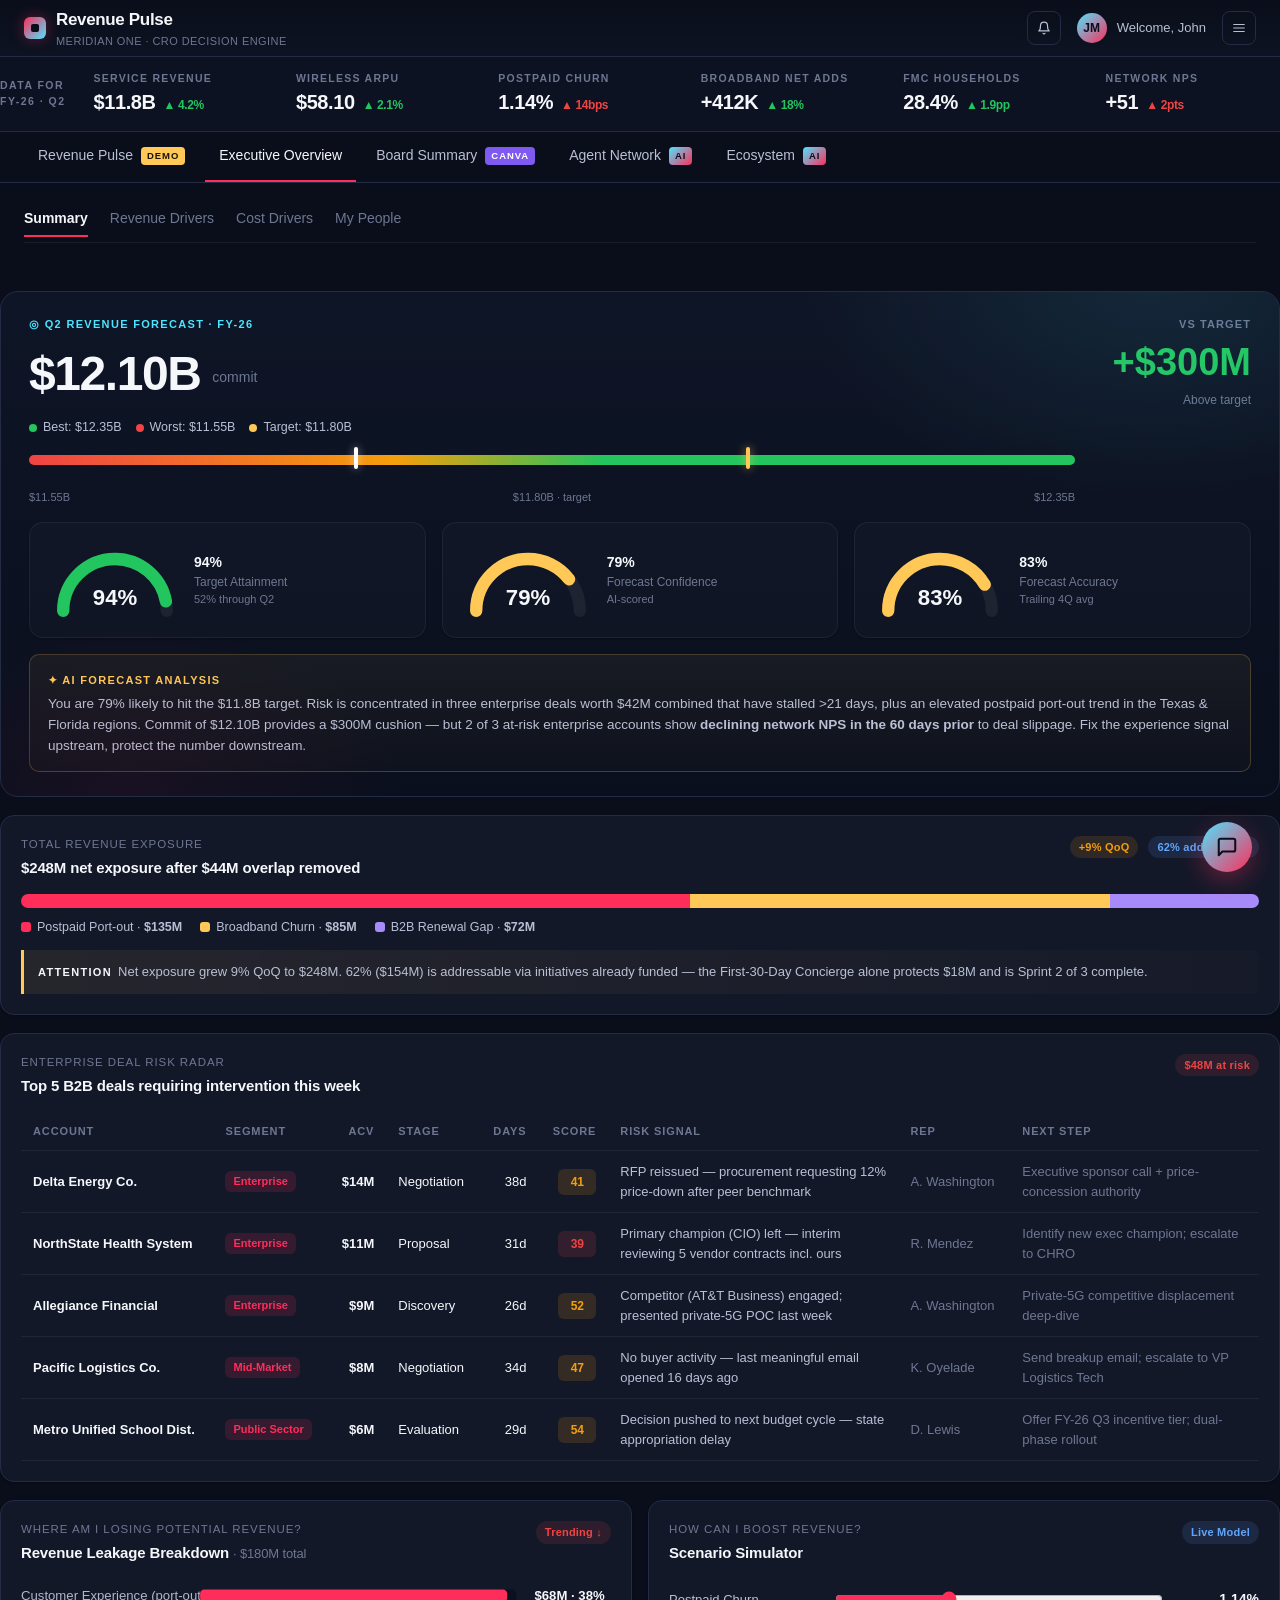
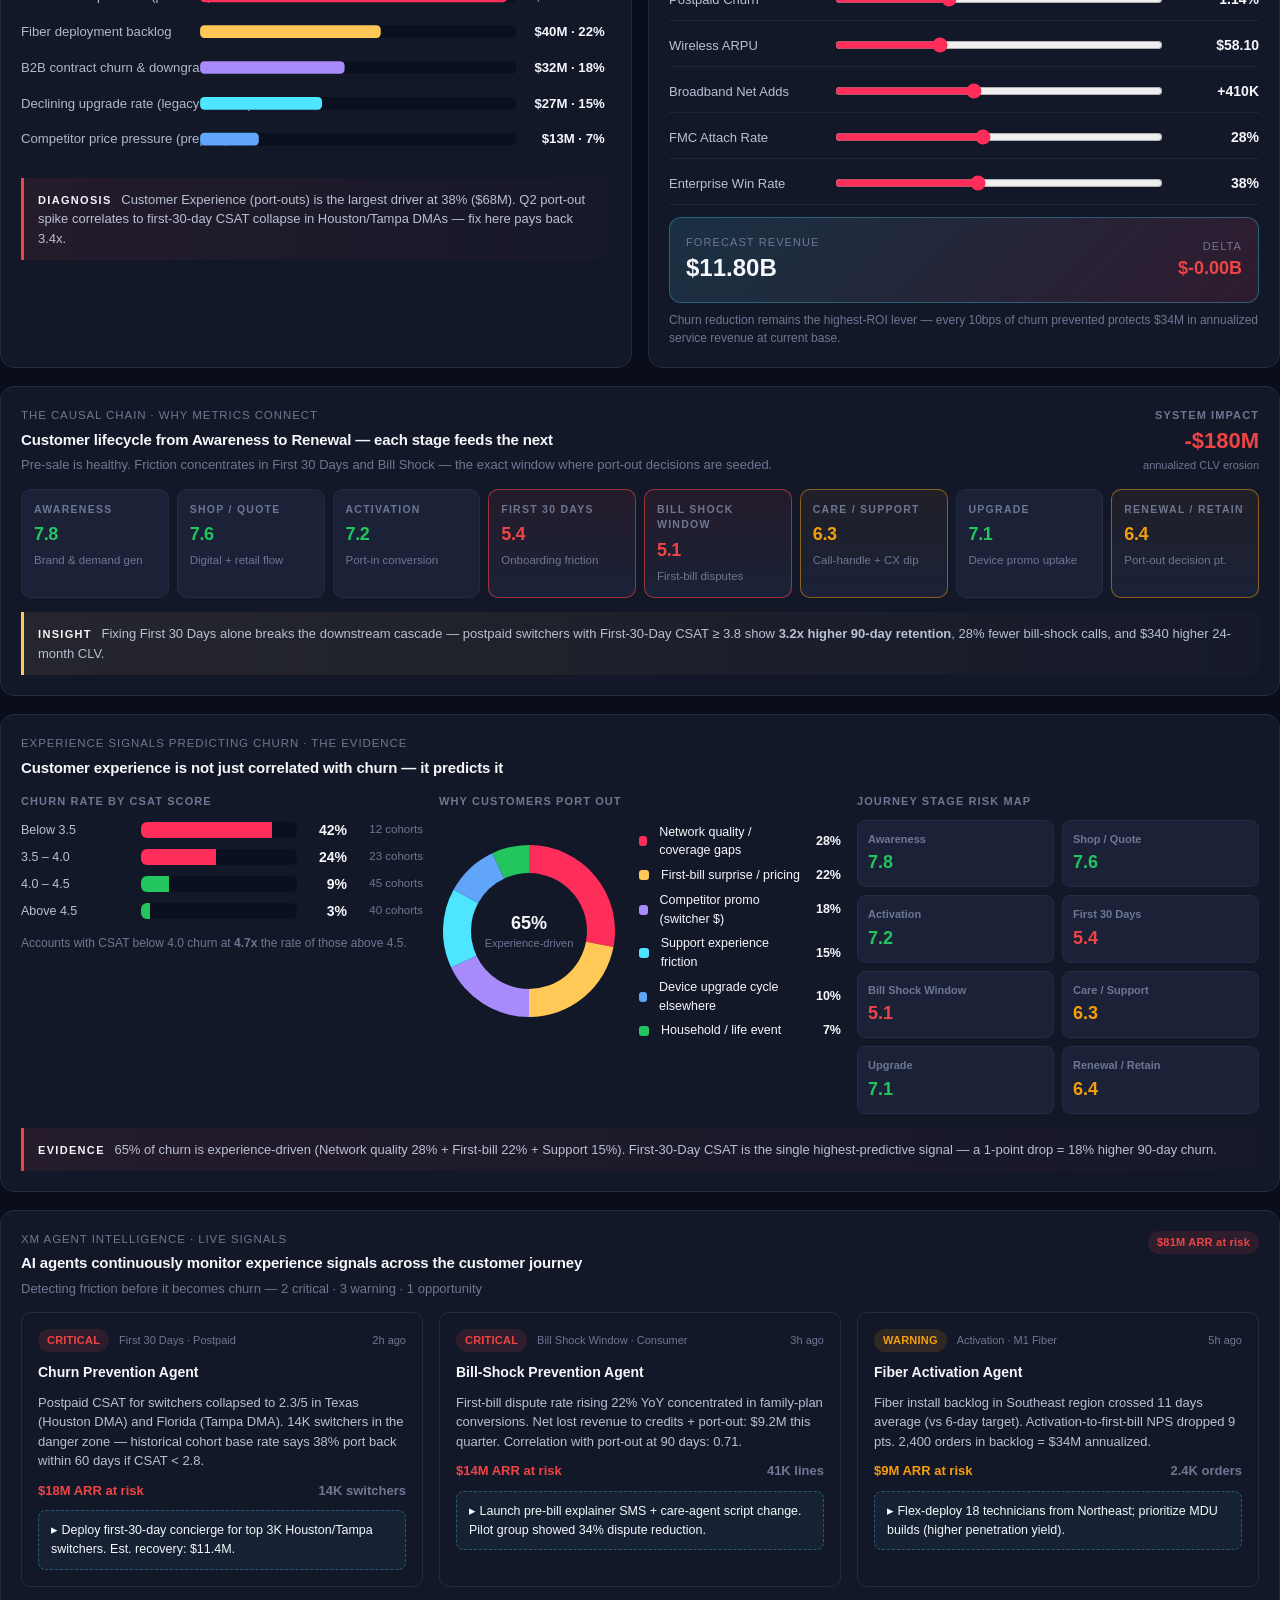
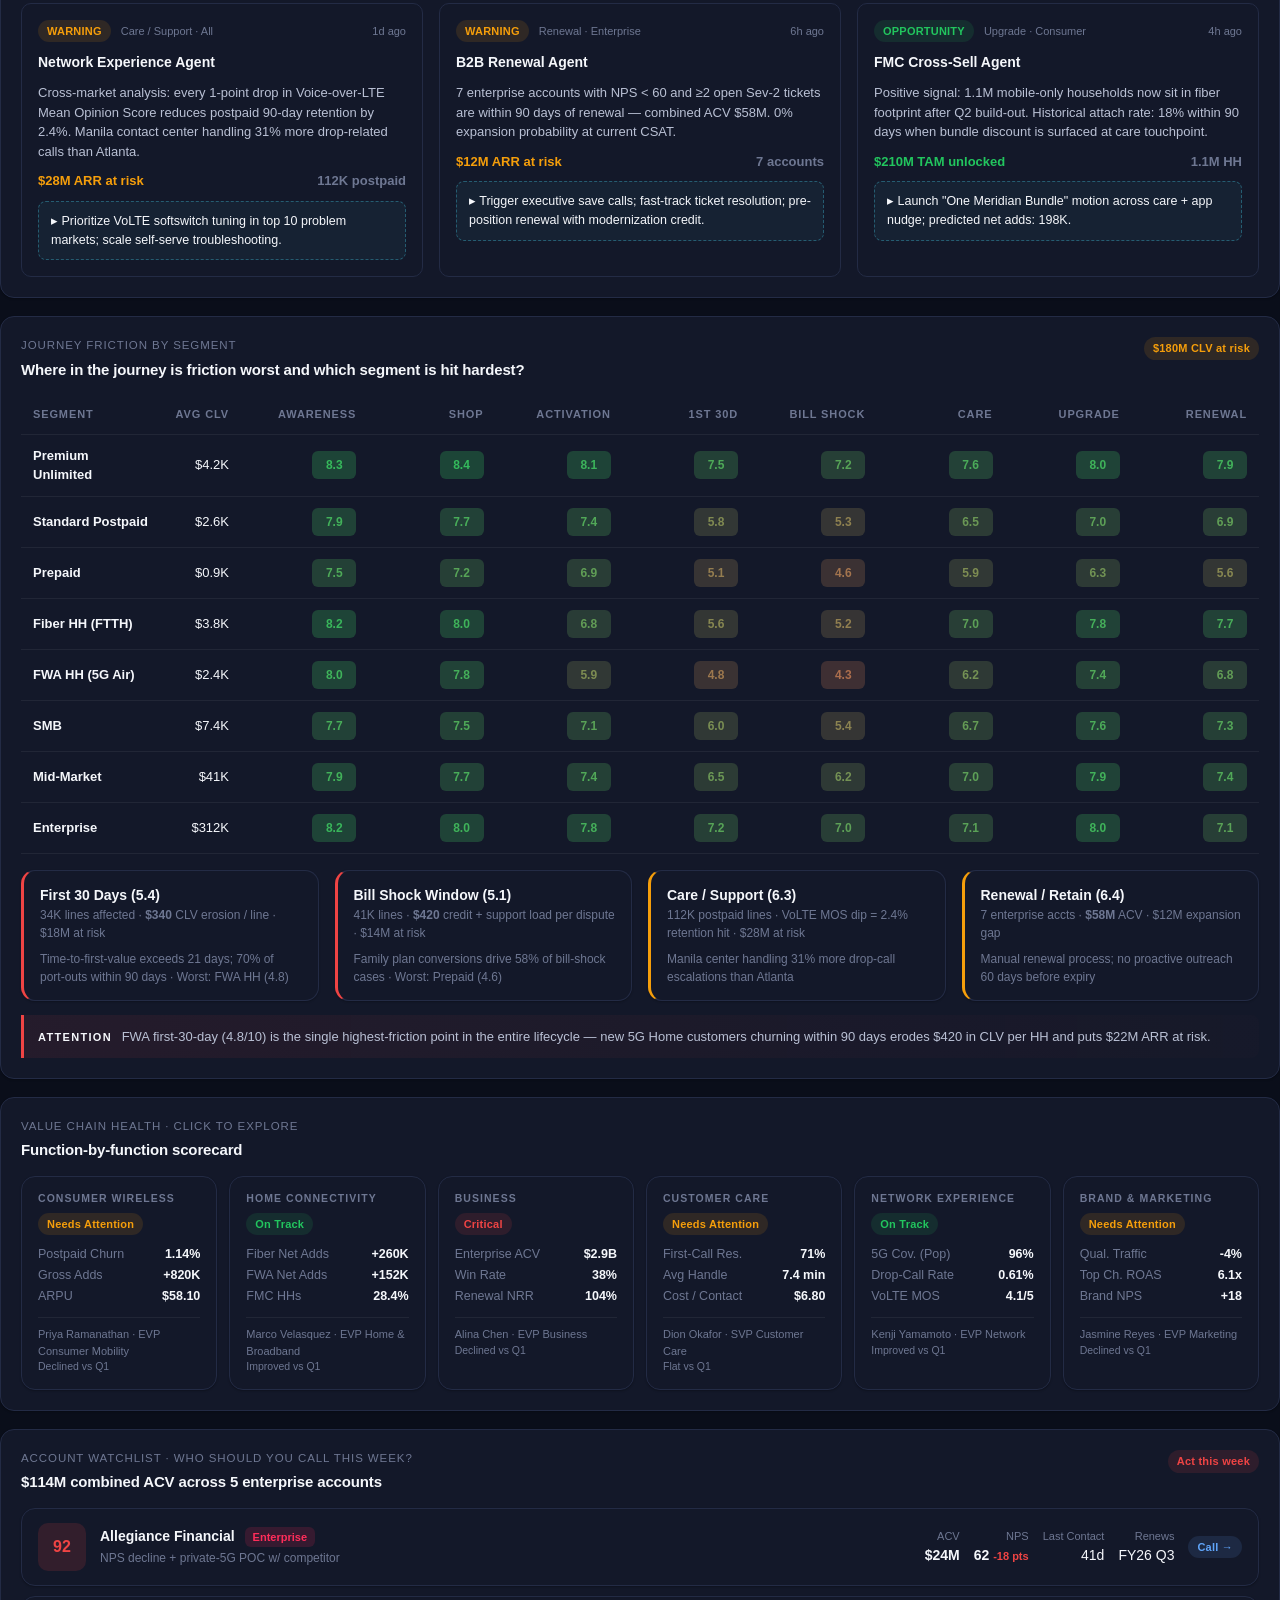
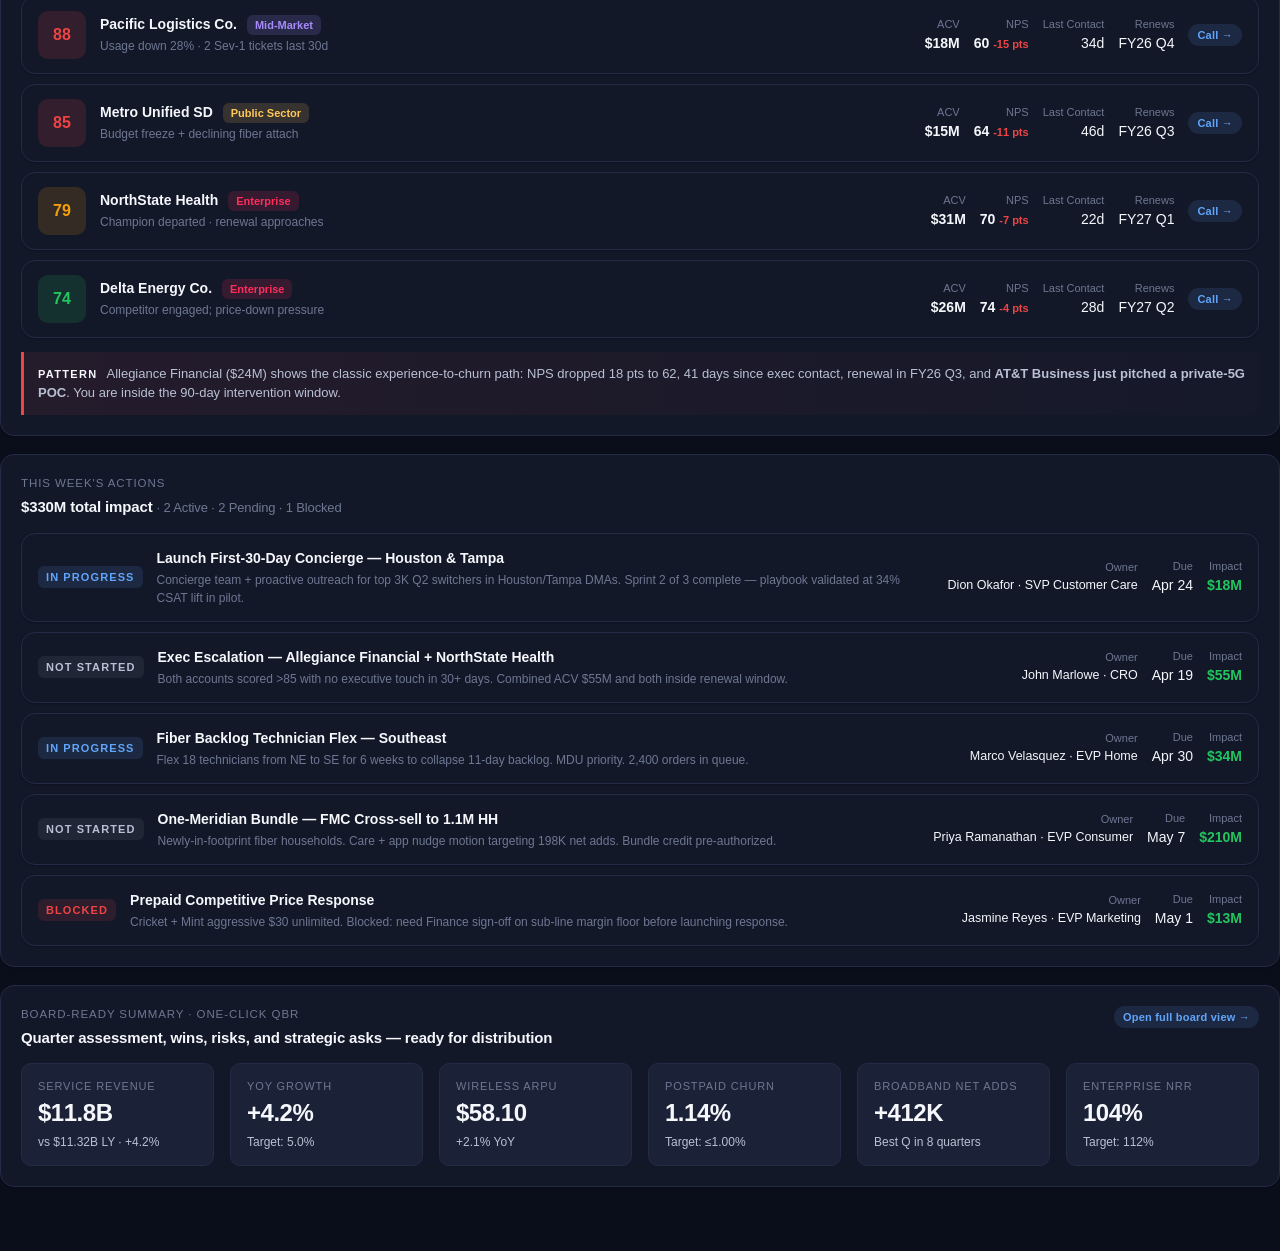
==== index.html @ 5440bb15 "Initial commit — Meridian One Revenue Pulse" ====
<!doctype html>
<html lang="en">
<head>
  <meta charset="utf-8" />
  <meta name="viewport" content="width=device-width, initial-scale=1" />
  <title>Revenue Pulse · Meridian One</title>
  <meta name="description" content="CRO Decision Engine — US Tier-1 Telecom · Meridian One Communications" />
  <link rel="stylesheet" href="/assets/app.css" />
</head>
<body>
  <div id="__nav__"></div>

  <main class="shell page stack">

    <!-- ============ FORECAST HERO ============ -->
    <section class="forecast-hero">
      <div class="row-between" style="align-items: flex-start;">
        <div style="flex: 1.2;">
          <div class="panel-head" style="margin-bottom: 8px;">
            <div>
              <div class="eyebrow">◎ Q2 Revenue Forecast · FY-26</div>
              <div class="xlarge mono" style="margin-top: 6px;">$12.10B <span class="muted" style="font-size: 14px; font-weight: 500; letter-spacing: 0; vertical-align: middle;">commit</span></div>
              <div class="row gap-14 mt-8" style="font-size: 12.5px; color: var(--text-md);">
                <span class="row gap-6"><span style="width:8px;height:8px;background:#22C55E;border-radius:50%;display:inline-block"></span>Best: $12.35B</span>
                <span class="row gap-6"><span style="width:8px;height:8px;background:#EF4444;border-radius:50%;display:inline-block"></span>Worst: $11.55B</span>
                <span class="row gap-6"><span style="width:8px;height:8px;background:#FFC857;border-radius:50%;display:inline-block"></span>Target: $11.80B</span>
              </div>
            </div>
          </div>
          <div style="position:relative; margin-top: 12px;">
            <div class="forecast-band"></div>
            <div style="position:relative; height: 18px;">
              <div class="forecast-marker target" style="left: calc((11.80 - 11.55) / (12.35 - 11.55) * 100% - 2px); top: -28px;"></div>
              <div class="forecast-marker" style="left: calc((12.10 - 11.55) / (12.35 - 11.55) * 100% - 2px); top: -28px;"></div>
            </div>
            <div class="row-between" style="color: var(--text-lo); font-size: 11px; margin-top: -4px;">
              <span>$11.55B</span><span>$11.80B · target</span><span>$12.35B</span>
            </div>
          </div>
        </div>
        <div style="text-align: right; min-width: 160px;">
          <div class="uc muted">vs Target</div>
          <div style="font-size: 38px; font-weight: 700; color: var(--status-good); margin-top: 2px;">+$300M</div>
          <div class="muted" style="font-size: 12px;">Above target</div>
        </div>
      </div>

      <div class="grid grid-3 mt-16">
        <div class="panel" style="background: rgba(255,255,255,0.02); border-color: var(--brand-divider);">
          <div class="row gap-14" style="align-items:center;">
            <div id="g-attain" class="gauge"></div>
            <div>
              <div class="strong">94%</div>
              <div class="muted" style="font-size:12px;">Target Attainment</div>
              <div class="muted" style="font-size:11px;">52% through Q2</div>
            </div>
          </div>
        </div>
        <div class="panel" style="background: rgba(255,255,255,0.02); border-color: var(--brand-divider);">
          <div class="row gap-14" style="align-items:center;">
            <div id="g-conf" class="gauge"></div>
            <div>
              <div class="strong">79%</div>
              <div class="muted" style="font-size:12px;">Forecast Confidence</div>
              <div class="muted" style="font-size:11px;">AI-scored</div>
            </div>
          </div>
        </div>
        <div class="panel" style="background: rgba(255,255,255,0.02); border-color: var(--brand-divider);">
          <div class="row gap-14" style="align-items:center;">
            <div id="g-acc" class="gauge"></div>
            <div>
              <div class="strong">83%</div>
              <div class="muted" style="font-size:12px;">Forecast Accuracy</div>
              <div class="muted" style="font-size:11px;">Trailing 4Q avg</div>
            </div>
          </div>
        </div>
      </div>

      <div class="ai-callout mt-16">
        <div class="badge">✦ AI Forecast Analysis</div>
        <div class="dim" id="forecast-narr" style="font-size: 13.5px; line-height: 1.55;"></div>
      </div>
    </section>

    <!-- ============ REVENUE EXPOSURE ============ -->
    <section class="panel">
      <div class="panel-head">
        <div>
          <div class="sub">Total Revenue Exposure</div>
          <h3>$248M net exposure after $44M overlap removed</h3>
        </div>
        <div class="row gap-10">
          <span class="pill pill-warn">+9% QoQ</span>
          <span class="pill pill-info">62% addressable</span>
        </div>
      </div>
      <div class="exposure-bar">
        <div style="width: 54%; background: #FF2D5A;"></div>
        <div style="width: 34%; background: #FFC857;"></div>
        <div style="width: 12%; background: #A78BFA;"></div>
      </div>
      <div class="exposure-legend">
        <span><span class="legend-dot" style="background:#FF2D5A"></span>Postpaid Port-out · <strong>$135M</strong></span>
        <span><span class="legend-dot" style="background:#FFC857"></span>Broadband Churn · <strong>$85M</strong></span>
        <span><span class="legend-dot" style="background:#A78BFA"></span>B2B Renewal Gap · <strong>$72M</strong></span>
      </div>
      <div class="attn"><span class="attn-title">Attention</span>Net exposure grew 9% QoQ to $248M. 62% ($154M) is addressable via initiatives already funded — the First-30-Day Concierge alone protects $18M and is Sprint 2 of 3 complete.</div>
    </section>

    <!-- ============ DEAL RISK RADAR ============ -->
    <section class="panel">
      <div class="panel-head">
        <div>
          <div class="sub">Enterprise Deal Risk Radar</div>
          <h3>Top 5 B2B deals requiring intervention this week</h3>
        </div>
        <span class="pill pill-bad">$48M at risk</span>
      </div>
      <div style="overflow-x: auto;">
        <table class="tbl" id="deal-radar">
          <thead>
            <tr>
              <th>Account</th><th>Segment</th><th class="right">ACV</th><th>Stage</th><th class="right">Days</th><th class="right">Score</th><th>Risk Signal</th><th>Rep</th><th>Next Step</th>
            </tr>
          </thead>
          <tbody></tbody>
        </table>
      </div>
    </section>

    <!-- ============ WHERE AM I LOSING + SIMULATOR (2-col) ============ -->
    <section class="grid grid-2">
      <div class="panel">
        <div class="panel-head">
          <div>
            <div class="sub">Where am I losing potential revenue?</div>
            <h3>Revenue Leakage Breakdown <span class="muted" style="font-weight:500; font-size: 13px;">· $180M total</span></h3>
          </div>
          <span class="pill pill-bad">Trending ↓</span>
        </div>
        <div id="leakage-bars"></div>
        <div class="attn bad">
          <span class="attn-title">Diagnosis</span>
          Customer Experience (port-outs) is the largest driver at 38% ($68M). Q2 port-out spike correlates to first-30-day CSAT collapse in Houston/Tampa DMAs — fix here pays back 3.4x.
        </div>
      </div>

      <div class="panel">
        <div class="panel-head">
          <div>
            <div class="sub">How can I boost revenue?</div>
            <h3>Scenario Simulator</h3>
          </div>
          <span class="pill pill-info">Live Model</span>
        </div>
        <div id="sim-body" class="stack" style="gap:4px;">
          <div class="sim-row"><label>Postpaid Churn</label><input type="range" min="80" max="180" value="114" step="1" data-sim="churn"/><div class="val mono"><span data-out="churn">1.14</span>%</div></div>
          <div class="sim-row"><label>Wireless ARPU</label><input type="range" min="5500" max="6500" value="5810" step="5" data-sim="arpu"/><div class="val mono">$<span data-out="arpu">58.10</span></div></div>
          <div class="sim-row"><label>Broadband Net Adds</label><input type="range" min="200" max="700" value="412" step="5" data-sim="bb"/><div class="val mono">+<span data-out="bb">412</span>K</div></div>
          <div class="sim-row"><label>FMC Attach Rate</label><input type="range" min="10" max="50" value="28" step="1" data-sim="fmc"/><div class="val mono"><span data-out="fmc">28</span>%</div></div>
          <div class="sim-row"><label>Enterprise Win Rate</label><input type="range" min="25" max="55" value="38" step="1" data-sim="winrate"/><div class="val mono"><span data-out="winrate">38</span>%</div></div>
        </div>
        <div class="sim-total row-between mt-12">
          <div>
            <div class="muted" style="font-size:11px; text-transform: uppercase; letter-spacing: 0.1em;">Forecast revenue</div>
            <div class="mono" style="font-size: 24px; font-weight: 700;" id="sim-total">$11.80B</div>
          </div>
          <div class="tar">
            <div class="muted" style="font-size:11px; text-transform: uppercase; letter-spacing: 0.1em;">Delta</div>
            <div class="mono" style="font-size: 18px; font-weight: 700; color: var(--status-good);" id="sim-delta">+$0.00B</div>
          </div>
        </div>
        <div class="muted mt-8" style="font-size: 12px;">Churn reduction remains the highest-ROI lever — every 10bps of churn prevented protects $34M in annualized service revenue at current base.</div>
      </div>
    </section>

    <!-- ============ CAUSAL CHAIN ============ -->
    <section class="panel">
      <div class="panel-head">
        <div>
          <div class="sub">The Causal Chain · Why metrics connect</div>
          <h3>Customer lifecycle from Awareness to Renewal — each stage feeds the next</h3>
          <div class="muted mt-4" style="font-size:13px;">Pre-sale is healthy. Friction concentrates in First 30 Days and Bill Shock — the exact window where port-out decisions are seeded.</div>
        </div>
        <div class="tar">
          <div class="muted uc">System Impact</div>
          <div class="mono" style="font-size:22px; font-weight:700; color: var(--status-bad);">-$180M</div>
          <div class="muted" style="font-size:11px;">annualized CLV erosion</div>
        </div>
      </div>
      <div class="chain" id="causal-chain"></div>
      <div class="attn">
        <span class="attn-title">Insight</span>
        Fixing First 30 Days alone breaks the downstream cascade — postpaid switchers with First-30-Day CSAT ≥ 3.8 show <strong>3.2x higher 90-day retention</strong>, 28% fewer bill-shock calls, and $340 higher 24-month CLV.
      </div>
    </section>

    <!-- ============ EXPERIENCE SIGNALS PREDICTING CHURN ============ -->
    <section class="panel">
      <div class="panel-head">
        <div>
          <div class="sub">Experience Signals Predicting Churn · The Evidence</div>
          <h3>Customer experience is not just correlated with churn — it predicts it</h3>
        </div>
      </div>

      <div class="grid grid-3">
        <div>
          <div class="muted uc" style="margin-bottom:10px;">Churn Rate by CSAT Score</div>
          <div id="csat-bars"></div>
          <div class="muted mt-12" style="font-size:12px;">Accounts with CSAT below 4.0 churn at <strong>4.7x</strong> the rate of those above 4.5.</div>
        </div>
        <div>
          <div class="muted uc" style="margin-bottom:10px;">Why Customers Port Out</div>
          <div class="row" style="gap:20px;">
            <div id="churn-donut" style="width:180px; height:180px;"></div>
            <div class="flex-1" id="churn-legend"></div>
          </div>
        </div>
        <div>
          <div class="muted uc" style="margin-bottom:10px;">Journey Stage Risk Map</div>
          <div id="journey-heat-mini" class="grid" style="grid-template-columns: repeat(2, 1fr); gap: 8px;"></div>
        </div>
      </div>
      <div class="attn bad">
        <span class="attn-title">Evidence</span>
        65% of churn is experience-driven (Network quality 28% + First-bill 22% + Support 15%). First-30-Day CSAT is the single highest-predictive signal — a 1-point drop = 18% higher 90-day churn.
      </div>
    </section>

    <!-- ============ XM AGENT INTELLIGENCE ============ -->
    <section class="panel">
      <div class="panel-head">
        <div>
          <div class="sub">XM Agent Intelligence · Live Signals</div>
          <h3>AI agents continuously monitor experience signals across the customer journey</h3>
          <div class="muted mt-4" style="font-size:13px;">Detecting friction before it becomes churn — 2 critical · 3 warning · 1 opportunity</div>
        </div>
        <span class="pill pill-bad">$81M ARR at risk</span>
      </div>
      <div class="grid grid-3" id="agent-grid"></div>
    </section>

    <!-- ============ JOURNEY FRICTION BY SEGMENT (heatmap) ============ -->
    <section class="panel">
      <div class="panel-head">
        <div>
          <div class="sub">Journey Friction by Segment</div>
          <h3>Where in the journey is friction worst and which segment is hit hardest?</h3>
        </div>
        <span class="pill pill-warn">$180M CLV at risk</span>
      </div>
      <div id="journey-heat"></div>
      <div class="grid grid-4 mt-16">
        <div class="panel dense hollow" style="border-left:3px solid var(--status-bad);">
          <div class="strong">First 30 Days (5.4)</div>
          <div class="muted" style="font-size:12px;">34K lines affected · <strong>$340</strong> CLV erosion / line · $18M at risk</div>
          <div class="muted mt-8" style="font-size:12px;">Time-to-first-value exceeds 21 days; 70% of port-outs within 90 days · Worst: FWA HH (4.8)</div>
        </div>
        <div class="panel dense hollow" style="border-left:3px solid var(--status-bad);">
          <div class="strong">Bill Shock Window (5.1)</div>
          <div class="muted" style="font-size:12px;">41K lines · <strong>$420</strong> credit + support load per dispute · $14M at risk</div>
          <div class="muted mt-8" style="font-size:12px;">Family plan conversions drive 58% of bill-shock cases · Worst: Prepaid (4.6)</div>
        </div>
        <div class="panel dense hollow" style="border-left:3px solid var(--status-warn);">
          <div class="strong">Care / Support (6.3)</div>
          <div class="muted" style="font-size:12px;">112K postpaid lines · VoLTE MOS dip = 2.4% retention hit · $28M at risk</div>
          <div class="muted mt-8" style="font-size:12px;">Manila center handling 31% more drop-call escalations than Atlanta</div>
        </div>
        <div class="panel dense hollow" style="border-left:3px solid var(--status-warn);">
          <div class="strong">Renewal / Retain (6.4)</div>
          <div class="muted" style="font-size:12px;">7 enterprise accts · <strong>$58M</strong> ACV · $12M expansion gap</div>
          <div class="muted mt-8" style="font-size:12px;">Manual renewal process; no proactive outreach 60 days before expiry</div>
        </div>
      </div>
      <div class="attn bad">
        <span class="attn-title">Attention</span>
        FWA first-30-day (4.8/10) is the single highest-friction point in the entire lifecycle — new 5G Home customers churning within 90 days erodes $420 in CLV per HH and puts $22M ARR at risk.
      </div>
    </section>

    <!-- ============ VALUE CHAIN HEALTH ============ -->
    <section class="panel">
      <div class="panel-head">
        <div>
          <div class="sub">Value Chain Health · Click to explore</div>
          <h3>Function-by-function scorecard</h3>
        </div>
      </div>
      <div class="grid" id="value-chain" style="grid-template-columns: repeat(6, 1fr); gap: 12px;"></div>
    </section>

    <!-- ============ ACCOUNT WATCHLIST ============ -->
    <section class="panel">
      <div class="panel-head">
        <div>
          <div class="sub">Account Watchlist · Who should you call this week?</div>
          <h3>$114M combined ACV across 5 enterprise accounts</h3>
        </div>
        <span class="pill pill-bad">Act this week</span>
      </div>
      <div id="watchlist" class="stack" style="gap:10px;"></div>
      <div class="attn bad">
        <span class="attn-title">Pattern</span>
        Allegiance Financial ($24M) shows the classic experience-to-churn path: NPS dropped 18 pts to 62, 41 days since exec contact, renewal in FY26 Q3, and <strong>AT&amp;T Business just pitched a private-5G POC</strong>. You are inside the 90-day intervention window.
      </div>
    </section>

    <!-- ============ THIS WEEK'S ACTIONS ============ -->
    <section class="panel">
      <div class="panel-head">
        <div>
          <div class="sub">This Week's Actions</div>
          <h3>$330M total impact <span class="muted" style="font-weight:500; font-size:13px;">· 2 Active · 2 Pending · 1 Blocked</span></h3>
        </div>
      </div>
      <div id="actions" class="stack" style="gap:10px;"></div>
    </section>

    <!-- ============ BOARD-READY SUMMARY (teaser) ============ -->
    <section class="panel">
      <div class="panel-head">
        <div>
          <div class="sub">Board-Ready Summary · One-Click QBR</div>
          <h3>Quarter assessment, wins, risks, and strategic asks — ready for distribution</h3>
        </div>
        <a href="/board-summary/" class="pill pill-info">Open full board view →</a>
      </div>
      <div class="grid grid-6" id="board-mini"></div>
    </section>

  </main>

  <script src="/assets/data.js"></script>
  <script src="/assets/charts.js"></script>
  <script src="/assets/nav.js"></script>
  <script src="/assets/summary.js"></script>
</body>
</html>
---- assets/app.css ----
/* ============================================================
   Meridian One · Revenue Pulse
   Telco CRO Decision Engine — Design System
   ============================================================ */

:root {
  /* Brand canvas */
  --brand-black:      #07090F;
  --brand-bg:         #0A0E1A;
  --brand-surface:    #131829;
  --brand-elevated:   #1B2238;
  --brand-hairline:   #232B45;
  --brand-divider:    rgba(255,255,255,0.06);

  /* Brand marks */
  --brand-primary:    #FF2D5A;   /* signal coral — premium telco */
  --brand-primary-2:  #FF688A;
  --brand-accent:     #4DE5FF;   /* network cyan */
  --brand-accent-2:   #00B4D8;
  --brand-gold:       #FFC857;

  /* Text */
  --text-hi:          #F5F7FB;
  --text-md:          #B9C0D4;
  --text-lo:          #6E7792;
  --text-mute:        #4A5272;

  /* Status */
  --status-good:      #22C55E;
  --status-good-bg:   rgba(34,197,94,0.12);
  --status-warn:      #F59E0B;
  --status-warn-bg:   rgba(245,158,11,0.12);
  --status-bad:       #EF4444;
  --status-bad-bg:    rgba(239,68,68,0.12);
  --status-info:      #60A5FA;
  --status-info-bg:   rgba(96,165,250,0.12);

  /* Segment colors */
  --seg-postpaid:     #4DE5FF;
  --seg-prepaid:      #A78BFA;
  --seg-home:         #FFC857;
  --seg-business:     #FF2D5A;

  --radius-sm: 6px;
  --radius-md: 10px;
  --radius-lg: 14px;
  --radius-xl: 18px;

  --shadow-sm: 0 1px 2px rgba(0,0,0,0.25);
  --shadow-md: 0 6px 18px rgba(0,0,0,0.35);
  --shadow-lg: 0 14px 40px rgba(0,0,0,0.45);
}

* { box-sizing: border-box; }

html, body {
  margin: 0; padding: 0;
  font-family: "Inter", -apple-system, BlinkMacSystemFont, "Segoe UI", Roboto, "Helvetica Neue", Arial, sans-serif;
  background: var(--brand-bg);
  color: var(--text-hi);
  font-size: 14px;
  line-height: 1.5;
  -webkit-font-smoothing: antialiased;
  min-height: 100vh;
}

body {
  background:
    radial-gradient(1200px 600px at 85% -10%, rgba(77,229,255,0.05), transparent 60%),
    radial-gradient(1000px 500px at 0% 110%, rgba(255,45,90,0.04), transparent 60%),
    var(--brand-bg);
}

a { color: inherit; text-decoration: none; }
button { font: inherit; cursor: pointer; }

/* Layout shell */
.shell        { max-width: 1400px; margin: 0 auto; padding: 0 24px; }
.page         { padding: 24px 0 64px; }
.stack        { display: flex; flex-direction: column; gap: 18px; }
.row          { display: flex; align-items: center; gap: 12px; }
.row-between  { display: flex; align-items: center; justify-content: space-between; gap: 16px; }
.grid         { display: grid; gap: 16px; }
.grid-2       { grid-template-columns: repeat(2, minmax(0,1fr)); }
.grid-3       { grid-template-columns: repeat(3, minmax(0,1fr)); }
.grid-4       { grid-template-columns: repeat(4, minmax(0,1fr)); }
.grid-6       { grid-template-columns: repeat(6, minmax(0,1fr)); }
@media (max-width: 1100px) {
  .grid-4, .grid-6 { grid-template-columns: repeat(3, minmax(0,1fr)); }
  .grid-3          { grid-template-columns: repeat(2, minmax(0,1fr)); }
}
@media (max-width: 720px) {
  .grid-2, .grid-3, .grid-4, .grid-6 { grid-template-columns: 1fr; }
}

/* Top nav */
.topbar {
  background: linear-gradient(180deg, #0A0E1A 0%, #0D1322 100%);
  border-bottom: 1px solid var(--brand-hairline);
  position: sticky; top: 0; z-index: 20;
}
.topbar-inner { display: flex; align-items: center; gap: 16px; height: 56px; }
.brand-mark {
  display: inline-flex; align-items: center; gap: 10px;
  font-weight: 700; letter-spacing: -0.02em;
  color: var(--text-hi); font-size: 17px;
}
.brand-mark .dot {
  width: 22px; height: 22px; border-radius: 6px;
  background: linear-gradient(135deg, var(--brand-primary) 0%, var(--brand-accent) 100%);
  display: inline-flex; align-items: center; justify-content: center;
  box-shadow: 0 0 14px rgba(255,45,90,0.35);
}
.brand-mark .dot::after {
  content: ""; width: 8px; height: 8px; border-radius: 2px; background: var(--brand-bg);
}
.brand-mark small {
  display: block; color: var(--text-lo); font-weight: 500; font-size: 11px; letter-spacing: 0.04em; text-transform: uppercase;
}
.nav-spacer { flex: 1; }
.nav-icon {
  width: 34px; height: 34px; display: inline-flex; align-items: center; justify-content: center;
  border-radius: 8px; color: var(--text-md); background: transparent; border: 1px solid var(--brand-hairline);
}
.nav-icon:hover { background: rgba(255,255,255,0.04); color: var(--text-hi); }
.nav-user { display: flex; align-items: center; gap: 10px; color: var(--text-md); font-size: 13px; }
.nav-user .avatar {
  width: 30px; height: 30px; border-radius: 50%;
  background: linear-gradient(135deg, var(--brand-accent), var(--brand-primary));
  display: inline-flex; align-items: center; justify-content: center;
  color: #0A0E1A; font-weight: 700; font-size: 12px;
}

/* KPI ribbon */
.kpi-ribbon {
  background: #0C1221;
  border-bottom: 1px solid var(--brand-hairline);
}
.kpi-ribbon-inner {
  display: grid; grid-template-columns: auto repeat(6, 1fr); gap: 28px;
  align-items: center; padding: 14px 0;
}
.kpi-label-anchor {
  color: var(--text-lo); font-size: 10.5px; text-transform: uppercase; letter-spacing: 0.14em;
  font-weight: 600;
}
.kpi-cell .k-lbl {
  color: var(--text-lo); font-size: 10.5px; text-transform: uppercase; letter-spacing: 0.12em; font-weight: 600;
}
.kpi-cell .k-val {
  font-size: 20px; font-weight: 700; color: var(--text-hi); letter-spacing: -0.02em; display: flex; gap: 8px; align-items: baseline;
}
.k-delta {
  font-size: 12px; font-weight: 600;
}
.k-delta.up   { color: var(--status-good); }
.k-delta.down { color: var(--status-bad); }
.k-delta.flat { color: var(--text-lo); }
@media (max-width: 1100px) {
  .kpi-ribbon-inner { grid-template-columns: repeat(3, 1fr); }
  .kpi-label-anchor { display: none; }
}

/* Primary tabs */
.tabbar {
  background: var(--brand-bg);
  border-bottom: 1px solid var(--brand-hairline);
}
.tabbar-inner { display: flex; gap: 6px; align-items: center; height: 50px; }
.tabbar a {
  display: inline-flex; align-items: center; gap: 8px; padding: 0 14px; height: 50px;
  color: var(--text-md); font-size: 14px; font-weight: 500;
  border-bottom: 2px solid transparent;
}
.tabbar a.active { color: var(--text-hi); border-bottom-color: var(--brand-primary); }
.tabbar a:hover { color: var(--text-hi); }
.tabbar .tag {
  font-size: 9.5px; font-weight: 700; letter-spacing: 0.1em; padding: 2px 6px; border-radius: 4px;
  text-transform: uppercase;
}
.tag-demo  { background: var(--brand-gold); color: #1A1408; }
.tag-ai    { background: linear-gradient(135deg, var(--brand-accent), var(--brand-primary)); color: #0A0E1A; }
.tag-canva { background: #7F5AF0; color: #fff; }

/* Sub-tabs */
.subtabs {
  display: flex; gap: 22px; align-items: center; padding: 18px 0 6px;
  border-bottom: 1px solid var(--brand-divider); margin-bottom: 24px;
}
.subtabs a {
  color: var(--text-lo); font-size: 14px; font-weight: 500; padding: 6px 0;
  border-bottom: 2px solid transparent; position: relative; top: 1px;
}
.subtabs a.active {
  color: var(--text-hi); border-bottom-color: var(--brand-primary); font-weight: 600;
}
.subtabs a:hover { color: var(--text-hi); }

/* Panel / Card */
.panel {
  background: var(--brand-surface);
  border: 1px solid var(--brand-hairline);
  border-radius: var(--radius-lg);
  padding: 20px;
  box-shadow: var(--shadow-sm);
}
.panel.dense   { padding: 14px 16px; }
.panel.hollow  { background: transparent; }
.panel-head {
  display: flex; align-items: flex-start; justify-content: space-between; gap: 12px; margin-bottom: 14px;
}
.panel-head h3 {
  font-size: 15px; font-weight: 600; margin: 0; color: var(--text-hi); letter-spacing: -0.01em;
}
.panel-head .sub {
  display: block; color: var(--text-lo); font-size: 11.5px; font-weight: 500;
  letter-spacing: 0.08em; text-transform: uppercase; margin-bottom: 4px;
}
.panel-head .eyebrow {
  color: var(--brand-accent); font-size: 11px; font-weight: 600;
  letter-spacing: 0.12em; text-transform: uppercase;
}
.pill {
  display: inline-flex; align-items: center; gap: 6px; padding: 3px 9px; border-radius: 999px;
  font-size: 11px; font-weight: 600; letter-spacing: 0.02em;
}
.pill-good { background: var(--status-good-bg); color: var(--status-good); }
.pill-warn { background: var(--status-warn-bg); color: var(--status-warn); }
.pill-bad  { background: var(--status-bad-bg);  color: var(--status-bad); }
.pill-info { background: var(--status-info-bg); color: var(--status-info); }

h1, h2, h3, h4 { margin: 0; }
h1 { font-size: 26px; letter-spacing: -0.02em; }
h2 { font-size: 18px; letter-spacing: -0.01em; }
.section-title {
  font-size: 20px; font-weight: 600; letter-spacing: -0.01em; margin: 8px 0 14px;
}
.muted     { color: var(--text-lo); }
.dim       { color: var(--text-md); }
.strong    { color: var(--text-hi); font-weight: 600; }
.mono      { font-feature-settings: "tnum"; font-variant-numeric: tabular-nums; }
.big       { font-size: 34px; font-weight: 700; letter-spacing: -0.03em; }
.xlarge    { font-size: 48px; font-weight: 700; letter-spacing: -0.03em; }

.good { color: var(--status-good); }
.warn { color: var(--status-warn); }
.bad  { color: var(--status-bad); }
.primary-c { color: var(--brand-primary); }
.accent-c  { color: var(--brand-accent); }

/* Headline forecast block */
.forecast-hero {
  background: linear-gradient(180deg, #0E1526 0%, #0A0F1D 100%);
  border: 1px solid var(--brand-hairline);
  border-radius: var(--radius-xl);
  padding: 24px 28px;
  position: relative;
  overflow: hidden;
}
.forecast-hero::before {
  content: ""; position: absolute; inset: 0;
  background:
    radial-gradient(500px 300px at 90% 0%, rgba(77,229,255,0.09), transparent 70%),
    radial-gradient(400px 250px at 10% 100%, rgba(255,45,90,0.06), transparent 70%);
  pointer-events: none;
}
.forecast-band {
  height: 10px; border-radius: 999px;
  background: linear-gradient(90deg, #EF4444 0%, #F59E0B 35%, #22C55E 55%, #22C55E 100%);
  position: relative;
  margin: 18px 0 10px;
}
.forecast-marker {
  position: absolute; top: -6px; width: 4px; height: 22px; border-radius: 2px;
  background: var(--brand-gold); box-shadow: 0 0 10px rgba(255,200,87,0.7);
}
.forecast-marker.target { background: #fff; box-shadow: 0 0 8px rgba(255,255,255,0.5); }

.gauge {
  --val: 78;
  width: 130px; height: 74px; position: relative;
}
.gauge svg { width: 100%; height: 100%; }
.gauge-val {
  position: absolute; inset: 0; display: flex; flex-direction: column; align-items: center; justify-content: flex-end;
  padding-bottom: 2px;
}
.gauge-val .v { font-size: 26px; font-weight: 700; letter-spacing: -0.02em; }

/* AI analysis callout */
.ai-callout {
  background: linear-gradient(180deg, rgba(255,200,87,0.06) 0%, rgba(255,200,87,0.02) 100%);
  border: 1px solid rgba(255,200,87,0.22);
  border-radius: var(--radius-md); padding: 14px 18px;
}
.ai-callout .badge {
  display: inline-flex; gap: 6px; align-items: center; font-size: 11px; font-weight: 700;
  color: var(--brand-gold); letter-spacing: 0.12em; text-transform: uppercase;
  margin-bottom: 6px;
}

/* Exposure breakdown */
.exposure-bar { display: flex; height: 14px; border-radius: 8px; overflow: hidden; background: #0B1020; }
.exposure-bar > div { height: 100%; }
.exposure-legend { display: flex; gap: 18px; flex-wrap: wrap; margin-top: 10px; color: var(--text-md); font-size: 12.5px; }
.legend-dot { display: inline-block; width: 10px; height: 10px; border-radius: 3px; margin-right: 6px; vertical-align: middle; }

/* Tables */
table.tbl {
  width: 100%; border-collapse: collapse; font-size: 13px;
}
table.tbl th, table.tbl td {
  padding: 11px 12px; text-align: left; border-bottom: 1px solid var(--brand-divider);
}
table.tbl th {
  color: var(--text-lo); font-weight: 600; font-size: 11px; text-transform: uppercase; letter-spacing: 0.08em;
  background: transparent;
}
table.tbl tr:hover td { background: rgba(255,255,255,0.02); }
table.tbl td.strong { color: var(--text-hi); font-weight: 600; }
table.tbl td.right, table.tbl th.right { text-align: right; }

/* Chips & scores */
.score {
  width: 38px; height: 26px; border-radius: 6px; display: inline-flex; align-items: center; justify-content: center;
  font-weight: 700; font-size: 12px;
}
.score.hi  { background: rgba(34,197,94,0.14);  color: var(--status-good); }
.score.md  { background: rgba(245,158,11,0.14); color: var(--status-warn); }
.score.lo  { background: rgba(239,68,68,0.14);  color: var(--status-bad); }

/* Attention strip */
.attn {
  border-left: 3px solid var(--brand-gold);
  background: linear-gradient(90deg, rgba(255,200,87,0.08) 0%, rgba(255,200,87,0.01) 100%);
  padding: 12px 14px; border-radius: 0 8px 8px 0; margin-top: 14px;
  font-size: 13px; color: var(--text-md);
}
.attn.bad  { border-color: var(--status-bad); background: linear-gradient(90deg, rgba(239,68,68,0.08), rgba(239,68,68,0.01)); }
.attn.good { border-color: var(--status-good); background: linear-gradient(90deg, rgba(34,197,94,0.08), rgba(34,197,94,0.01)); }

.attn-title { font-weight: 700; color: var(--text-hi); margin-right: 6px; text-transform: uppercase; font-size: 11px; letter-spacing: 0.12em; }

/* Value chain pills */
.chain {
  display: grid; grid-template-columns: repeat(8, 1fr); gap: 8px;
}
.chain-node {
  background: var(--brand-elevated); border: 1px solid var(--brand-hairline);
  border-radius: var(--radius-md); padding: 12px; position: relative;
}
.chain-node .stage { font-size: 10.5px; font-weight: 700; letter-spacing: 0.12em; text-transform: uppercase; color: var(--text-lo); margin-bottom: 4px; }
.chain-node .score-num { font-size: 18px; font-weight: 700; letter-spacing: -0.02em; }
.chain-node.critical { border-color: rgba(239,68,68,0.6); background: linear-gradient(180deg, rgba(239,68,68,0.08), var(--brand-elevated)); }
.chain-node.warn     { border-color: rgba(245,158,11,0.5); background: linear-gradient(180deg, rgba(245,158,11,0.06), var(--brand-elevated)); }
@media (max-width: 1100px) { .chain { grid-template-columns: repeat(4, 1fr); } }

/* Agent cards */
.agent-card {
  background: var(--brand-surface); border: 1px solid var(--brand-hairline);
  border-radius: var(--radius-md); padding: 16px; display: flex; flex-direction: column; gap: 10px;
}
.agent-card .meta { display: flex; gap: 10px; align-items: center; font-size: 11px; color: var(--text-lo); }
.agent-card h4 { font-size: 14px; font-weight: 600; margin: 0; }
.agent-card .body { color: var(--text-md); font-size: 13px; }
.agent-card .action {
  background: rgba(77,229,255,0.05); border: 1px dashed rgba(77,229,255,0.3); padding: 10px 12px;
  border-radius: 8px; color: var(--text-hi); font-size: 12.5px;
}
.agent-card .risk {
  display: flex; gap: 10px; font-weight: 700; font-size: 13px;
  color: var(--brand-gold);
}

/* Segment chips */
.seg { display: inline-block; padding: 2px 8px; border-radius: 6px; font-size: 11px; font-weight: 600; }
.seg-postpaid { background: rgba(77,229,255,0.15);  color: var(--seg-postpaid); }
.seg-prepaid  { background: rgba(167,139,250,0.15); color: var(--seg-prepaid); }
.seg-home     { background: rgba(255,200,87,0.15);  color: var(--seg-home); }
.seg-biz      { background: rgba(255,45,90,0.15);   color: var(--seg-business); }

/* Simulator */
.sim-row { display: flex; align-items: center; gap: 14px; padding: 10px 0; border-bottom: 1px solid var(--brand-divider); }
.sim-row label { width: 150px; color: var(--text-md); font-size: 13px; }
.sim-row .val { width: 80px; text-align: right; color: var(--text-hi); font-weight: 700; }
.sim-row input[type="range"] { flex: 1; accent-color: var(--brand-primary); }
.sim-total {
  background: linear-gradient(135deg, rgba(77,229,255,0.12), rgba(255,45,90,0.12));
  border: 1px solid rgba(77,229,255,0.3); padding: 16px; border-radius: 12px; margin-top: 12px;
}

/* Board summary box */
.board-metric {
  background: var(--brand-elevated); border: 1px solid var(--brand-hairline);
  border-radius: var(--radius-md); padding: 14px 16px;
}
.board-metric .v { font-size: 24px; font-weight: 700; letter-spacing: -0.02em; }
.board-metric .l { font-size: 11px; color: var(--text-lo); text-transform: uppercase; letter-spacing: 0.08em; }
.board-metric .d { font-size: 12px; color: var(--text-md); margin-top: 2px; }

/* Footer chat bubble style */
.chat-fab {
  position: fixed; right: 28px; bottom: 28px; width: 50px; height: 50px; border-radius: 50%;
  background: linear-gradient(135deg, var(--brand-accent), var(--brand-primary));
  display: inline-flex; align-items: center; justify-content: center; color: #0A0E1A;
  box-shadow: 0 8px 24px rgba(255,45,90,0.35); z-index: 30; border: none;
}

/* Hex score tile (segment heatmap) */
.heat {
  display: inline-flex; align-items: center; justify-content: center; width: 44px; height: 28px; border-radius: 6px;
  font-weight: 700; font-size: 12px;
}

/* Utilities */
.gap-6  { gap: 6px;  }
.gap-10 { gap: 10px; }
.gap-14 { gap: 14px; }
.mt-4   { margin-top: 4px; }
.mt-8   { margin-top: 8px; }
.mt-12  { margin-top: 12px; }
.mt-16  { margin-top: 16px; }
.mt-24  { margin-top: 24px; }
.mb-0   { margin-bottom: 0; }
.flex-1 { flex: 1; }
.tar    { text-align: right; }
.uc     { text-transform: uppercase; letter-spacing: 0.1em; font-size: 11px; font-weight: 600; }

/* Misc */
hr.divider { border: none; border-top: 1px solid var(--brand-divider); margin: 18px 0; }

/* Icons (inline svg wrapper) */
.icon { width: 14px; height: 14px; display: inline-block; vertical-align: -2px; }

/* Chart containers */
.chart-wrap { width: 100%; height: 240px; position: relative; }
.chart-wrap svg { width: 100%; height: 100%; display: block; overflow: visible; }

.bar-list .bar-row { display: grid; grid-template-columns: 180px 1fr 80px; align-items: center; gap: 14px; padding: 6px 0; }
.bar-list .bar-row .bar-bg { height: 10px; background: #0B1020; border-radius: 6px; overflow: hidden; }
.bar-list .bar-row .bar-fg { height: 100%; border-radius: 6px; background: linear-gradient(90deg, var(--brand-primary), var(--brand-accent)); }

/* Ecosystem diagram */
.eco-tier {
  background: var(--brand-elevated); border: 1px solid var(--brand-hairline);
  border-radius: var(--radius-md); padding: 16px;
}
.eco-tier h4 { font-size: 11px; color: var(--text-lo); letter-spacing: 0.12em; text-transform: uppercase; margin-bottom: 10px; font-weight: 700; }
.eco-chip {
  background: #0B1020; border: 1px solid var(--brand-hairline); padding: 8px 10px; border-radius: 8px;
  font-size: 12.5px; color: var(--text-md);
}
.eco-chip .t { display: block; color: var(--text-hi); font-weight: 600; font-size: 13px; }

/* Watch list risk cell */
.risk-tile {
  display: inline-flex; flex-direction: column; align-items: center; justify-content: center;
  width: 48px; height: 48px; border-radius: 10px; font-weight: 800; font-size: 16px;
}
.risk-tile.lo  { background: rgba(34,197,94,0.14);  color: var(--status-good); }
.risk-tile.md  { background: rgba(245,158,11,0.14); color: var(--status-warn); }
.risk-tile.hi  { background: rgba(239,68,68,0.14);  color: var(--status-bad); }

/* Action pills for status */
.astat { font-size: 11px; font-weight: 700; text-transform: uppercase; letter-spacing: 0.1em; padding: 3px 8px; border-radius: 6px; }
.astat.inprog  { background: var(--status-info-bg);  color: var(--status-info); }
.astat.notstart{ background: rgba(255,255,255,0.06); color: var(--text-md); }
.astat.blocked { background: var(--status-bad-bg);   color: var(--status-bad); }
.astat.done    { background: var(--status-good-bg);  color: var(--status-good); }

/* Agent network threads */
.thread {
  padding: 10px 12px; border-radius: 10px; background: var(--brand-elevated);
  border: 1px solid var(--brand-hairline); margin-bottom: 8px; cursor: pointer;
}
.thread:hover { border-color: rgba(77,229,255,0.4); }
.thread.active { border-color: var(--brand-primary); background: linear-gradient(180deg, rgba(255,45,90,0.06), var(--brand-elevated)); }
.thread .t { font-weight: 600; color: var(--text-hi); font-size: 13px; }
.thread .m { font-size: 11px; color: var(--text-lo); margin-top: 2px; }
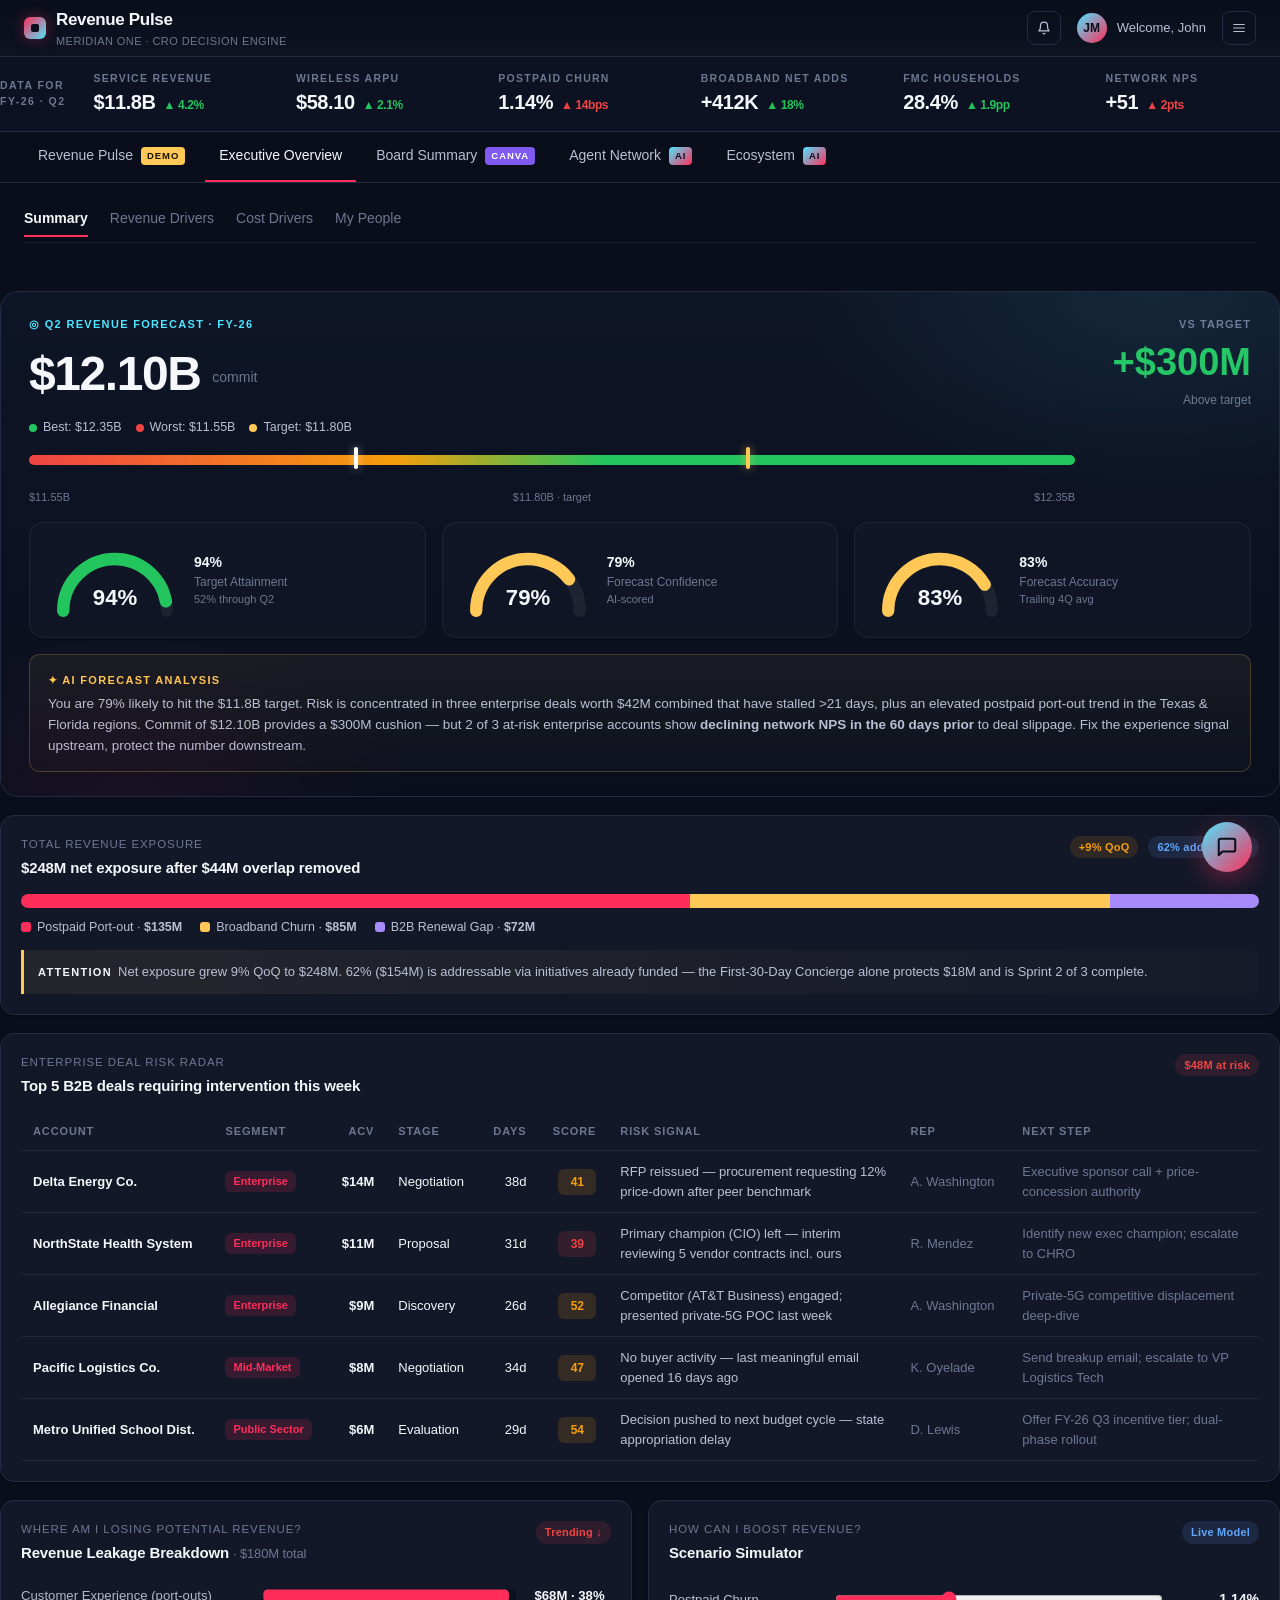
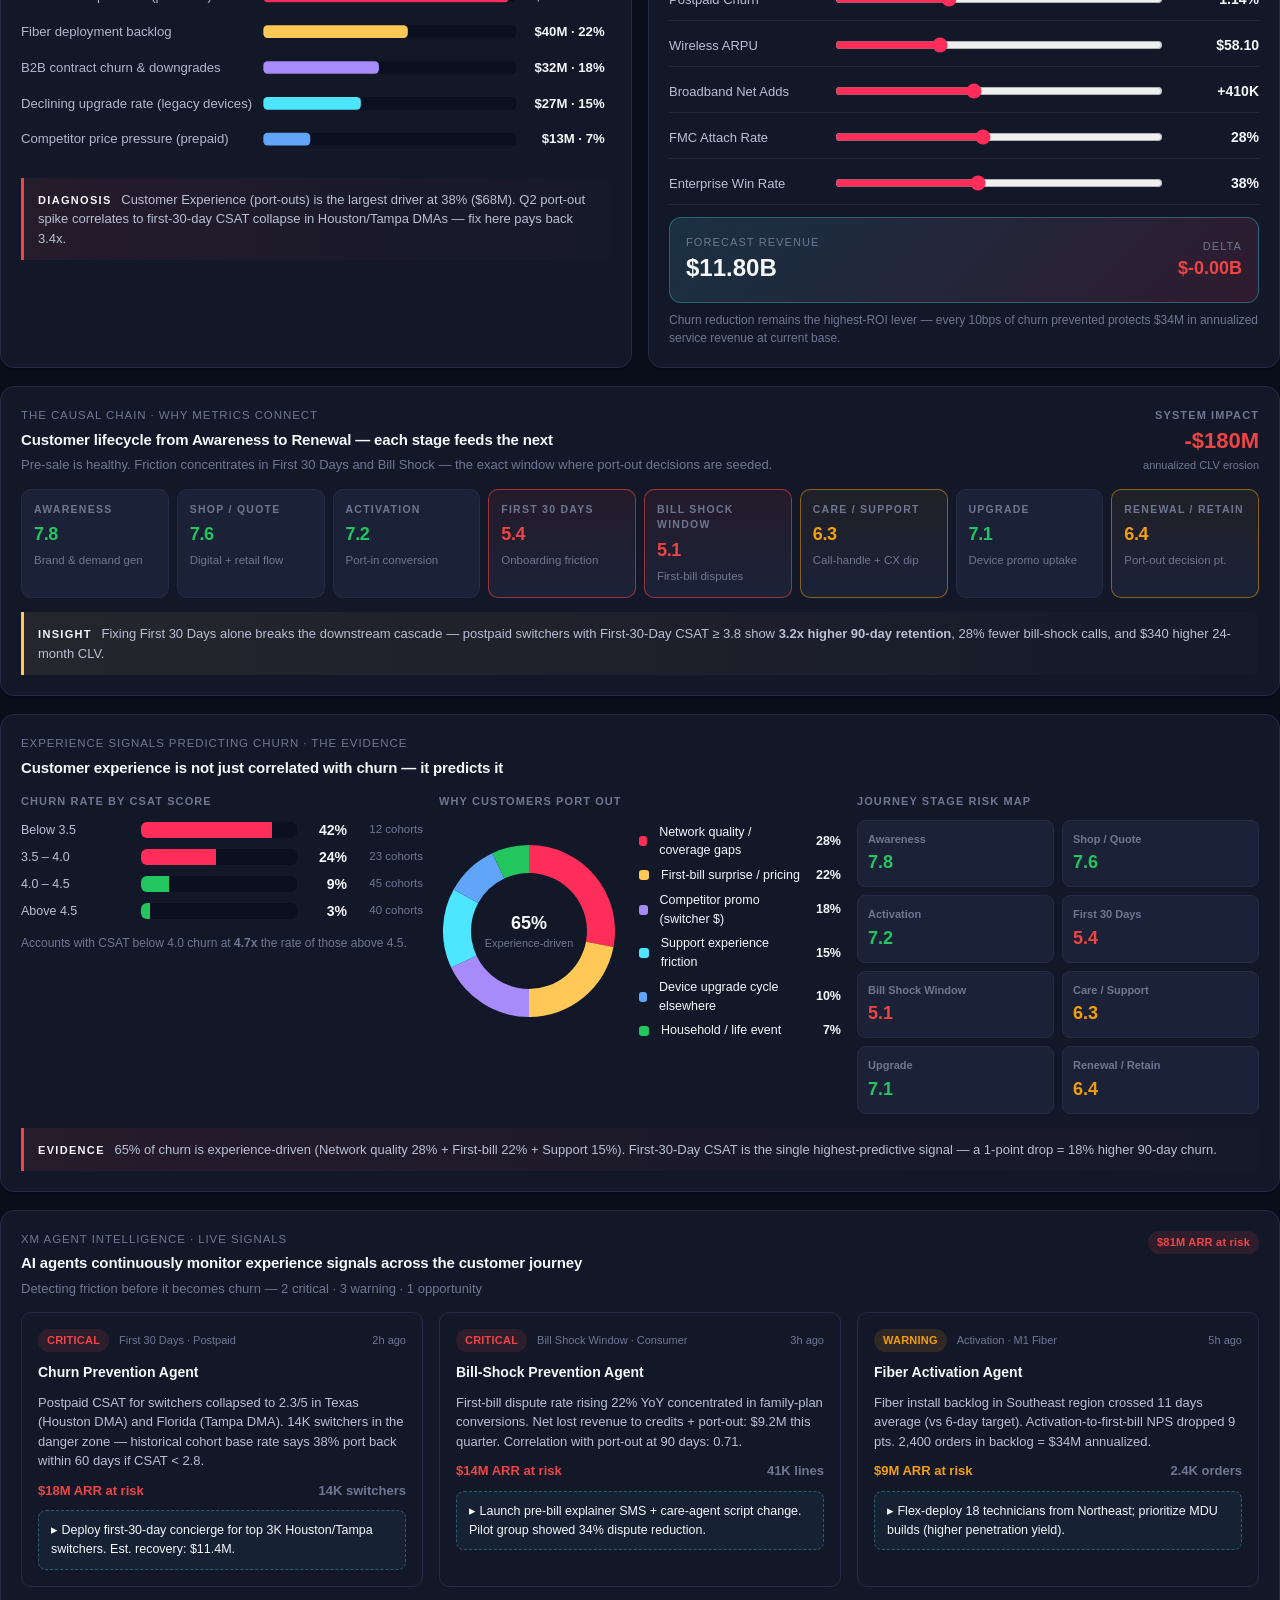
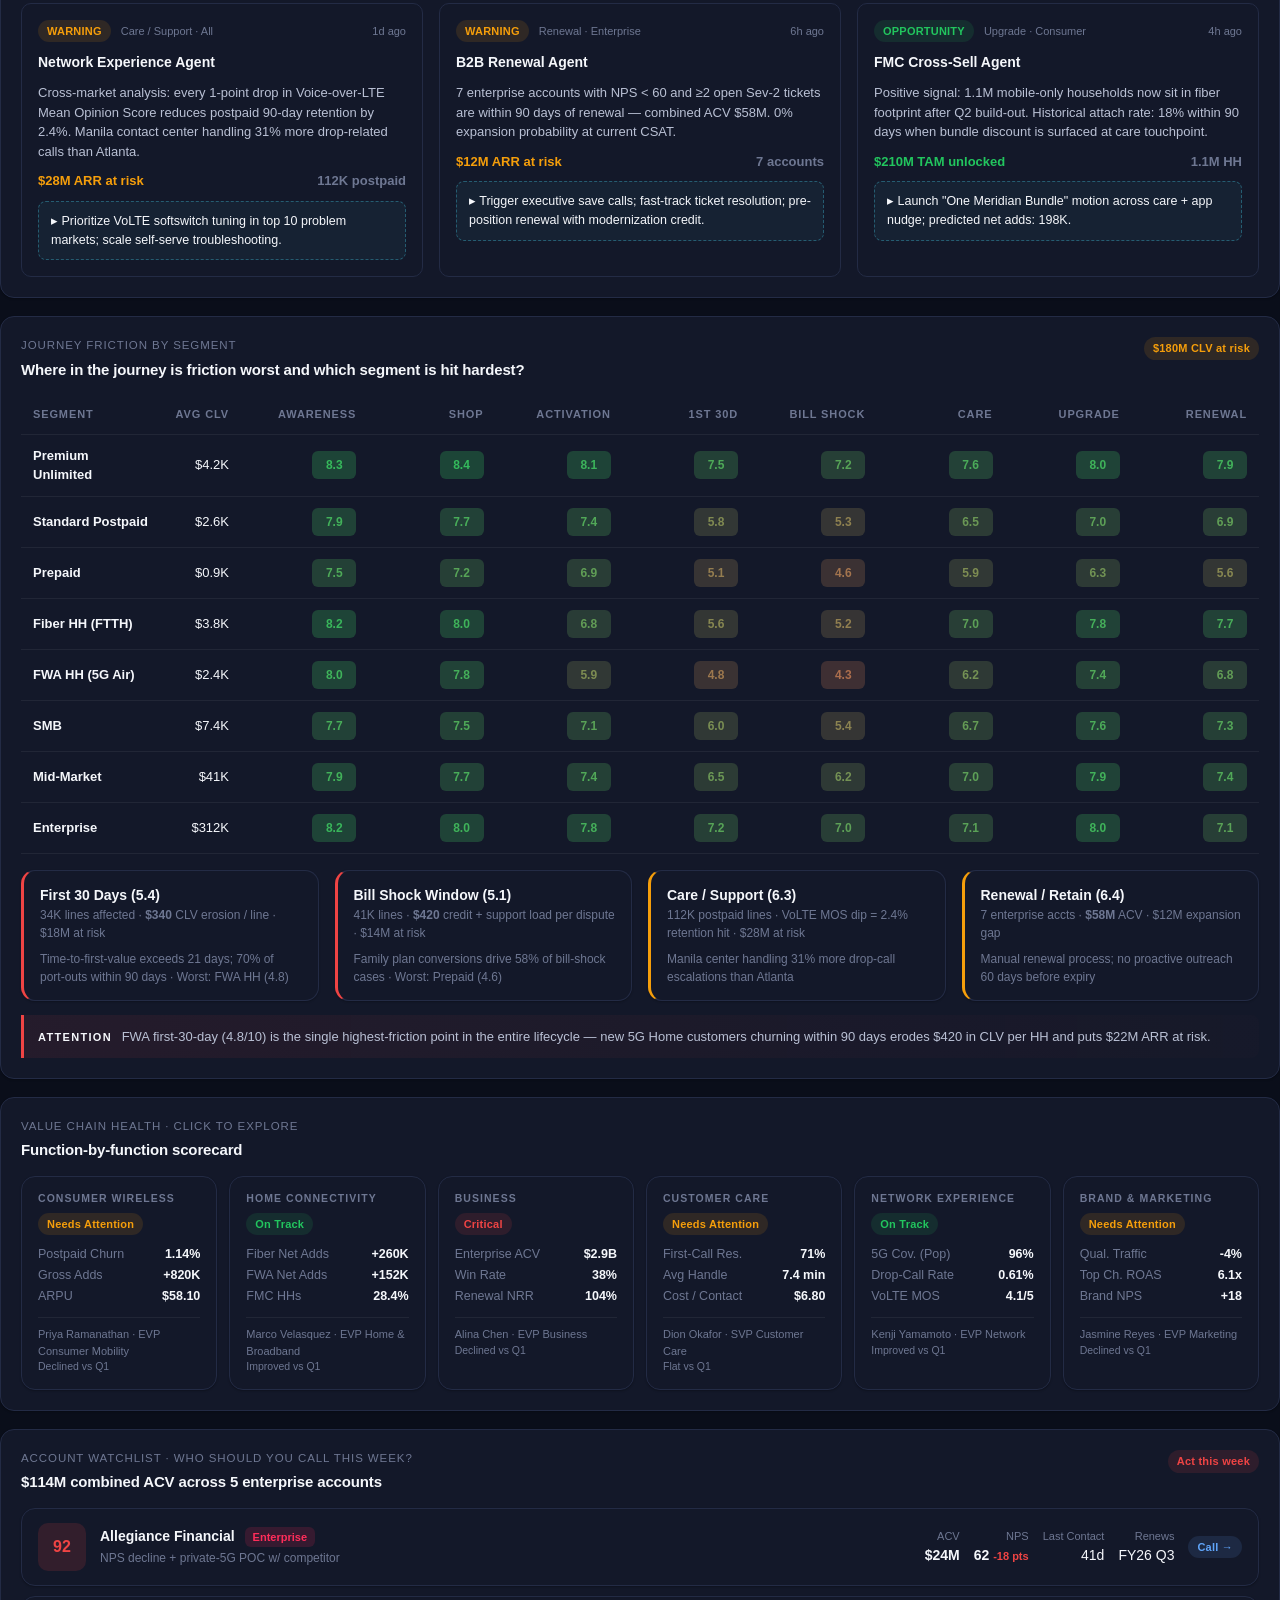
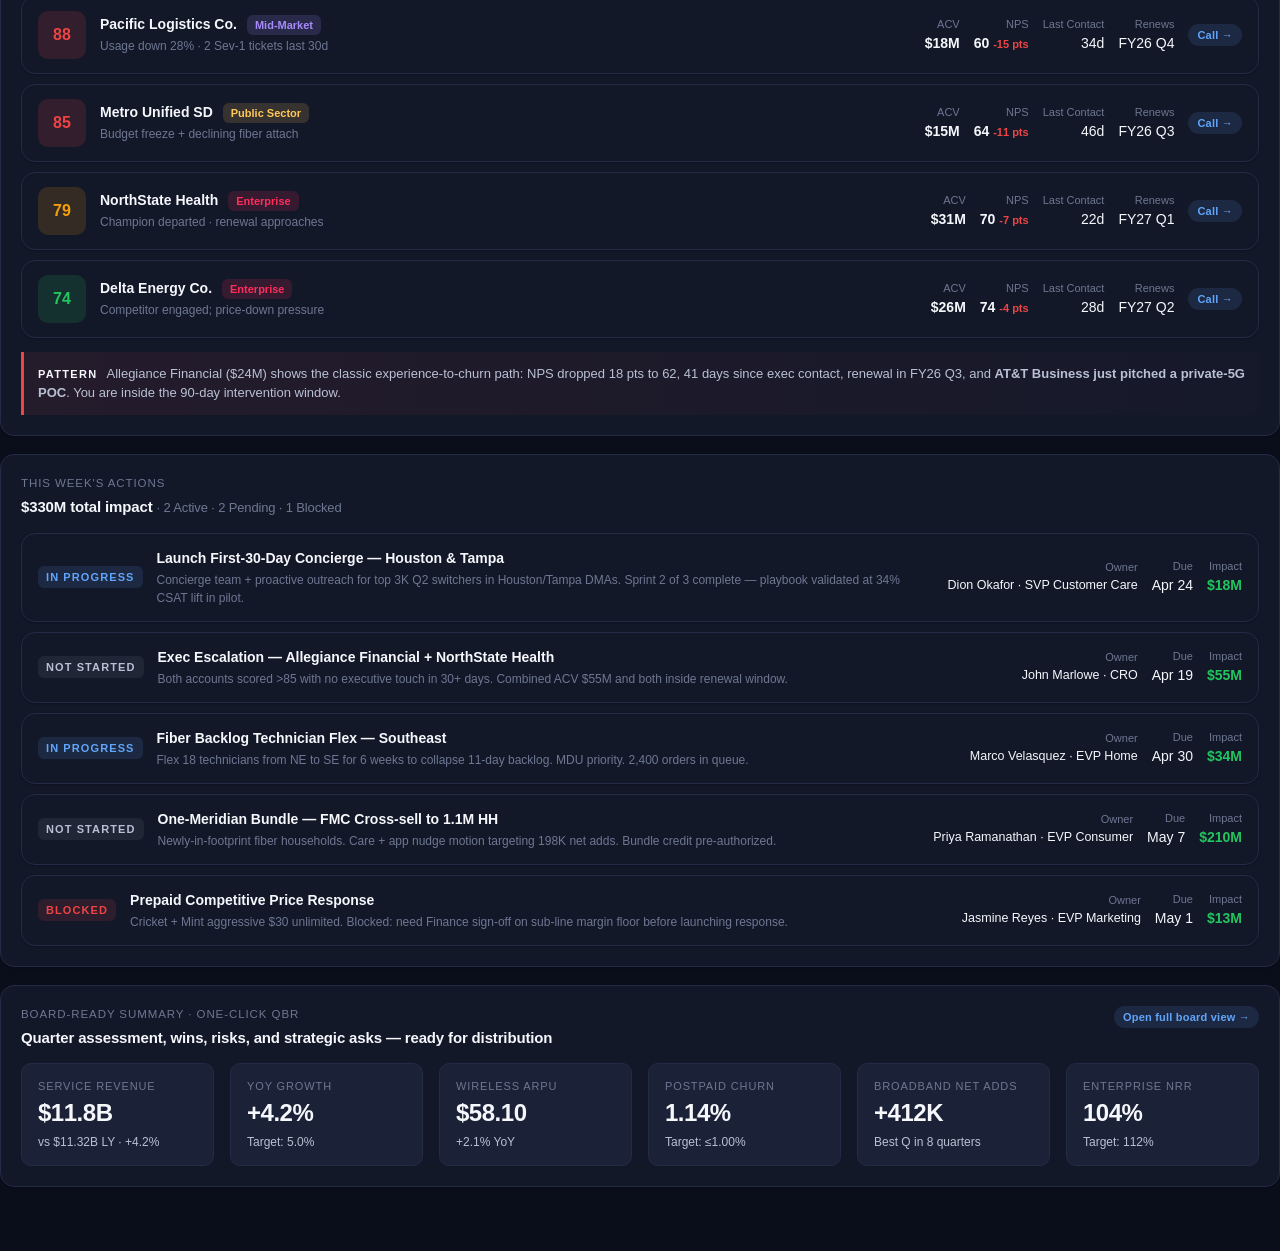
==== commit 8393eef5: "Cache-bust Pass 1 assets (v=p1b) + lower /assets TTL for active dev" ====
--- a/index.html
+++ b/index.html
@@ -5,7 +5,7 @@
   <meta name="viewport" content="width=device-width, initial-scale=1" />
   <title>Revenue Pulse · Meridian One</title>
   <meta name="description" content="CRO Decision Engine — US Tier-1 Telecom · Meridian One Communications" />
-  <link rel="stylesheet" href="/assets/app.css" />
+  <link rel="stylesheet" href="/assets/app.css?v=p1b" />
 </head>
 <body>
   <div id="__nav__"></div>
@@ -333,9 +333,9 @@
 
   </main>
 
-  <script src="/assets/data.js"></script>
-  <script src="/assets/charts.js"></script>
-  <script src="/assets/nav.js"></script>
-  <script src="/assets/summary.js"></script>
+  <script src="/assets/data.js?v=p1b"></script>
+  <script src="/assets/charts.js?v=p1b"></script>
+  <script src="/assets/nav.js?v=p1b"></script>
+  <script src="/assets/summary.js?v=p1b"></script>
 </body>
 </html>
--- a/assets/app.css
+++ b/assets/app.css
@@ -40,6 +40,20 @@
   --seg-prepaid:      #A78BFA;
   --seg-home:         #FFC857;
   --seg-business:     #FF2D5A;
+
+  /* XM Agent identity — carried through tiles, thread icons, sender chips, callouts */
+  --agent-churn:      #FF2D5A;   /* coral */
+  --agent-sales:      #4DE5FF;   /* cyan */
+  --agent-support:    #FFC857;   /* gold */
+  --agent-onboarding: #A78BFA;   /* purple */
+  --agent-expansion:  #22C55E;   /* green */
+  --agent-research:   #60A5FA;   /* blue */
+  --agent-churn-bg:      rgba(255,45,90,0.10);
+  --agent-sales-bg:      rgba(77,229,255,0.10);
+  --agent-support-bg:    rgba(255,200,87,0.10);
+  --agent-onboarding-bg: rgba(167,139,250,0.10);
+  --agent-expansion-bg:  rgba(34,197,94,0.10);
+  --agent-research-bg:   rgba(96,165,250,0.10);
 
   --radius-sm: 6px;
   --radius-md: 10px;
@@ -270,6 +284,13 @@
   position: relative;
   margin: 18px 0 10px;
 }
+.intro-band {
+  padding: 18px 20px;
+  background: linear-gradient(180deg, rgba(77,229,255,0.04), rgba(77,229,255,0.01));
+  border: 1px solid var(--brand-hairline);
+  border-left: 3px solid var(--brand-accent);
+  border-radius: 10px;
+}
 .forecast-marker {
   position: absolute; top: -6px; width: 4px; height: 22px; border-radius: 2px;
   background: var(--brand-gold); box-shadow: 0 0 10px rgba(255,200,87,0.7);
@@ -304,6 +325,11 @@
 .exposure-bar > div { height: 100%; }
 .exposure-legend { display: flex; gap: 18px; flex-wrap: wrap; margin-top: 10px; color: var(--text-md); font-size: 12.5px; }
 .legend-dot { display: inline-block; width: 10px; height: 10px; border-radius: 3px; margin-right: 6px; vertical-align: middle; }
+
+/* Chart legend (series swatch + label) */
+.chart-legend { display: flex; gap: 16px; flex-wrap: wrap; margin-top: 8px; padding: 0 4px; color: var(--text-md); font-size: 12px; }
+.chart-legend .legend-item { display: inline-flex; align-items: center; gap: 6px; }
+.chart-legend .legend-swatch { display: inline-block; width: 10px; height: 10px; border-radius: 2px; }
 
 /* Tables */
 table.tbl {
@@ -432,9 +458,15 @@
 /* Icons (inline svg wrapper) */
 .icon { width: 14px; height: 14px; display: inline-block; vertical-align: -2px; }
 
-/* Chart containers */
-.chart-wrap { width: 100%; height: 240px; position: relative; }
-.chart-wrap svg { width: 100%; height: 100%; display: block; overflow: visible; }
+/* Chart containers — responsive SVG fill */
+.chart-wrap { width: 100%; position: relative; overflow: hidden; }
+.chart-wrap svg { width: 100%; height: auto; display: block; max-width: 100%; }
+/* Square charts (radar / donut) should not balloon on wide panels */
+.chart-wrap.square { max-width: 320px; margin: 0 auto; }
+.chart-wrap.sq-lg  { max-width: 380px; margin: 0 auto; }
+/* Fixed-height chart containers still supported with .chart-wrap.fixed */
+.chart-wrap.fixed { height: 240px; }
+.chart-wrap.fixed svg { height: 100%; width: 100%; }
 
 .bar-list .bar-row { display: grid; grid-template-columns: 180px 1fr 80px; align-items: center; gap: 14px; padding: 6px 0; }
 .bar-list .bar-row .bar-bg { height: 10px; background: #0B1020; border-radius: 6px; overflow: hidden; }
@@ -477,3 +509,143 @@
 .thread.active { border-color: var(--brand-primary); background: linear-gradient(180deg, rgba(255,45,90,0.06), var(--brand-elevated)); }
 .thread .t { font-weight: 600; color: var(--text-hi); font-size: 13px; }
 .thread .m { font-size: 11px; color: var(--text-lo); margin-top: 2px; }
+
+/* ============================================================
+   Pass 1 foundations — agent tiles, master-detail, convo, callouts
+   ============================================================ */
+
+/* Agent identity tile (used at top of Agent Network + anywhere we reference an agent) */
+.agent-tile {
+  position: relative;
+  padding: 14px 14px 12px;
+  background: var(--brand-surface);
+  border: 1px solid var(--brand-hairline);
+  border-radius: var(--radius-md);
+  overflow: hidden;
+}
+.agent-tile::before {
+  content: ''; position: absolute; top: 0; left: 0; right: 0; height: 3px;
+  background: var(--agent-color, var(--brand-accent));
+}
+.agent-tile .agent-row { display: flex; align-items: center; gap: 10px; }
+.agent-tile .agent-icon {
+  width: 32px; height: 32px; border-radius: 8px;
+  display: inline-flex; align-items: center; justify-content: center;
+  background: var(--agent-bg, rgba(77,229,255,0.10));
+  color: var(--agent-color, var(--brand-accent));
+  font-size: 14px; font-weight: 700;
+}
+.agent-tile .agent-name { font-weight: 700; color: var(--text-hi); font-size: 14px; }
+.agent-tile .agent-status {
+  width: 8px; height: 8px; border-radius: 50%;
+  background: var(--agent-color, var(--brand-accent));
+  box-shadow: 0 0 8px var(--agent-color, var(--brand-accent));
+  margin-left: auto;
+}
+.agent-tile .agent-desc { color: var(--text-lo); font-size: 12px; margin-top: 8px; line-height: 1.45; }
+
+.agent-tile.churn      { --agent-color: var(--agent-churn);      --agent-bg: var(--agent-churn-bg); }
+.agent-tile.sales      { --agent-color: var(--agent-sales);      --agent-bg: var(--agent-sales-bg); }
+.agent-tile.support    { --agent-color: var(--agent-support);    --agent-bg: var(--agent-support-bg); }
+.agent-tile.onboarding { --agent-color: var(--agent-onboarding); --agent-bg: var(--agent-onboarding-bg); }
+.agent-tile.expansion  { --agent-color: var(--agent-expansion);  --agent-bg: var(--agent-expansion-bg); }
+.agent-tile.research   { --agent-color: var(--agent-research);   --agent-bg: var(--agent-research-bg); }
+
+/* Master-detail layout primitive (Agent Network, anywhere else that needs it) */
+.master-detail { display: grid; grid-template-columns: minmax(280px, 360px) 1fr; gap: 16px; align-items: start; }
+.master-list   { display: flex; flex-direction: column; gap: 8px; max-height: 720px; overflow-y: auto; padding-right: 4px; }
+.detail-panel  { padding: 18px 20px; background: var(--brand-surface); border: 1px solid var(--brand-hairline); border-radius: var(--radius-md); min-height: 400px; }
+@media (max-width: 900px) {
+  .master-detail { grid-template-columns: 1fr; }
+  .master-list { max-height: none; }
+}
+
+/* Thread card (replaces the grid-of-cards .thread for the new master-detail) */
+.thread-card {
+  position: relative;
+  padding: 12px 14px;
+  background: var(--brand-surface);
+  border: 1px solid var(--brand-hairline);
+  border-radius: var(--radius-md);
+  cursor: pointer;
+  transition: border-color 120ms ease, background 120ms ease;
+}
+.thread-card:hover { border-color: rgba(77,229,255,0.35); }
+.thread-card.active {
+  border-color: var(--brand-accent);
+  background: linear-gradient(180deg, rgba(77,229,255,0.06), var(--brand-surface));
+  box-shadow: inset 3px 0 0 var(--brand-accent);
+}
+.thread-card .tc-title { font-weight: 600; color: var(--text-hi); font-size: 13.5px; line-height: 1.35; }
+.thread-card .tc-meta  { display: flex; align-items: center; gap: 8px; margin-top: 8px; }
+.thread-card .tc-agents { display: inline-flex; gap: 3px; }
+.thread-card .tc-agents .ag-chip {
+  width: 20px; height: 20px; border-radius: 5px;
+  display: inline-flex; align-items: center; justify-content: center;
+  background: var(--agent-bg, rgba(77,229,255,0.10));
+  color: var(--agent-color, var(--brand-accent));
+  font-size: 11px; font-weight: 700;
+}
+.thread-card .tc-count { font-size: 11px; color: var(--text-lo); }
+.thread-card .tc-status-dot {
+  width: 8px; height: 8px; border-radius: 50%; margin-left: auto;
+  background: var(--status-warn);
+}
+.thread-card.resolved .tc-status-dot { background: var(--status-good); }
+.thread-card .tc-resolution { margin-top: 10px; padding: 8px 10px; border-radius: 6px; background: rgba(34,197,94,0.08); color: var(--status-good); font-size: 11.5px; font-weight: 600; }
+
+/* Conversation panel (right side of master-detail on Agent Network) */
+.convo-header { display: flex; align-items: center; gap: 10px; padding-bottom: 12px; border-bottom: 1px solid var(--brand-divider); margin-bottom: 14px; }
+.convo-header .ch-title { font-size: 15px; font-weight: 700; color: var(--text-hi); flex: 1; }
+.convo-header .ch-status {
+  font-size: 10.5px; font-weight: 700; text-transform: uppercase; letter-spacing: 0.12em;
+  padding: 4px 10px; border-radius: 999px;
+}
+.convo-header .ch-status.inprog { background: var(--status-warn-bg); color: var(--status-warn); }
+.convo-header .ch-status.done   { background: var(--status-good-bg); color: var(--status-good); }
+
+.convo-panel { display: flex; flex-direction: column; gap: 18px; }
+.convo-msg   { display: flex; flex-direction: column; gap: 6px; }
+.convo-msg .msg-head { display: flex; align-items: center; gap: 8px; font-size: 12.5px; }
+.convo-msg .msg-sender {
+  display: inline-flex; align-items: center; gap: 6px;
+  font-weight: 700; color: var(--agent-color, var(--brand-accent));
+}
+.convo-msg .msg-sender .ag-dot { width: 8px; height: 8px; border-radius: 50%; background: var(--agent-color, var(--brand-accent)); }
+.convo-msg .msg-arrow  { color: var(--text-mute); }
+.convo-msg .msg-recipients { display: inline-flex; gap: 4px; }
+.convo-msg .msg-recipients .ag-chip {
+  width: 20px; height: 20px; border-radius: 5px;
+  display: inline-flex; align-items: center; justify-content: center;
+  background: var(--agent-bg, rgba(77,229,255,0.10));
+  color: var(--agent-color, var(--brand-accent));
+  font-size: 11px; font-weight: 700;
+}
+.convo-msg .msg-time   { color: var(--text-mute); font-size: 11.5px; margin-left: auto; }
+.convo-msg .msg-body   { color: var(--text-md); font-size: 13.5px; line-height: 1.55; padding-left: 2px; }
+
+/* Message callouts — used inside .convo-msg for synthesis / action / insight / metrics */
+.msg-callout {
+  margin-top: 6px; padding: 10px 12px; border-radius: 8px;
+  border-left: 3px solid var(--brand-accent);
+  background: rgba(77,229,255,0.04);
+}
+.msg-callout .mc-title {
+  font-size: 10.5px; font-weight: 800; letter-spacing: 0.14em; text-transform: uppercase;
+  color: var(--brand-accent); margin-bottom: 4px;
+}
+.msg-callout .mc-body { color: var(--text-md); font-size: 13px; line-height: 1.5; }
+.msg-callout.synthesis { border-color: var(--agent-onboarding); background: rgba(167,139,250,0.05); }
+.msg-callout.synthesis .mc-title { color: var(--agent-onboarding); }
+.msg-callout.action    { border-color: var(--agent-support); background: rgba(255,200,87,0.06); }
+.msg-callout.action    .mc-title { color: var(--agent-support); }
+.msg-callout.insight   { border-color: var(--agent-research); background: rgba(96,165,250,0.05); }
+.msg-callout.insight   .mc-title { color: var(--agent-research); }
+.msg-callout.risk      { border-color: var(--status-bad); background: rgba(239,68,68,0.05); }
+.msg-callout.risk      .mc-title { color: var(--status-bad); }
+
+/* Inline metric triplet inside a message (e.g. "$6.0M / 13 of 18 / 72%") */
+.msg-metrics { display: flex; gap: 24px; margin-top: 8px; padding: 8px 12px; background: var(--brand-bg); border-radius: 6px; }
+.msg-metrics .mm { display: flex; flex-direction: column; gap: 2px; }
+.msg-metrics .mm-value { font-size: 20px; font-weight: 800; color: var(--text-hi); font-family: var(--font-mono, ui-monospace, 'SF Mono', monospace); }
+.msg-metrics .mm-label { font-size: 10.5px; text-transform: uppercase; letter-spacing: 0.08em; color: var(--text-lo); }
